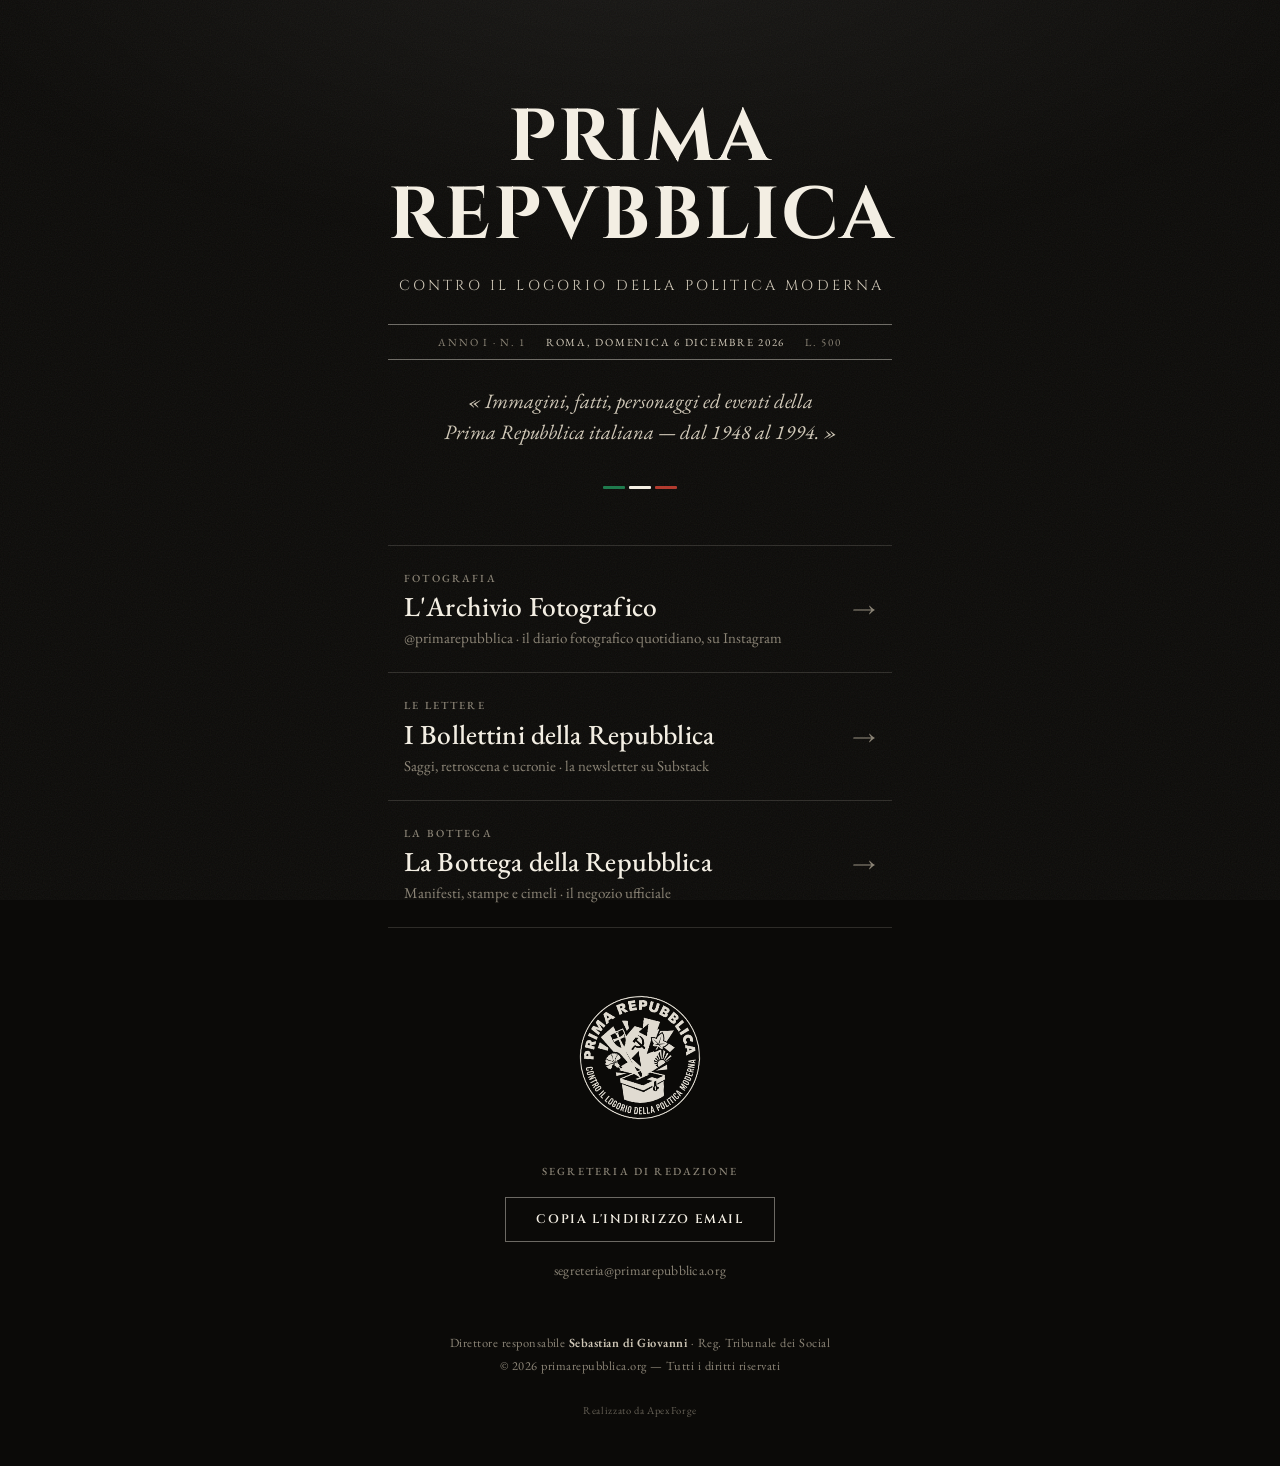
==== index.html @ 7cc19036 "Contact: copy-to-clipboard email button + discreet studio credit - Replace the mailto button with a " ====
<!DOCTYPE html>
<html lang="it">
<head>
    <meta charset="UTF-8">
    <meta name="viewport" content="width=device-width, initial-scale=1.0">
    <title>Prima Repubblica — L'Archivio Storico e Fotografico (1948–1994)</title>
    <meta name="description" content="Prima Repubblica — l'archivio storico e fotografico dell'Italia repubblicana, dal 1948 al 1994. Contro il logorio della politica moderna. I canali ufficiali: Instagram, Substack e la Bottega.">
    <meta name="theme-color" content="#0b0a08">

    <!-- Open Graph / social preview -->
    <meta property="og:type" content="website">
    <meta property="og:site_name" content="Prima Repubblica">
    <meta property="og:title" content="Prima Repubblica — L'Archivio Storico">
    <meta property="og:description" content="Contro il logorio della politica moderna. Immagini, fatti, personaggi ed eventi dell'Italia dal 1948 al 1994.">
    <meta property="og:url" content="https://www.primarepubblica.org/">
    <meta property="og:locale" content="it_IT">

    <!-- Inline SVG favicon (near-black tile, off-white star) -->
    <link rel="icon" href="data:image/svg+xml,%3Csvg xmlns='http://www.w3.org/2000/svg' viewBox='0 0 32 32'%3E%3Crect width='32' height='32' rx='5' fill='%230b0a08'/%3E%3Ctext x='16' y='23' font-family='Georgia,serif' font-size='19' fill='%23f3eee3' text-anchor='middle'%3E%E2%98%85%3C/text%3E%3C/svg%3E">

    <!-- Classical Roman capitals (Cinzel) for display, EB Garamond for text -->
    <link rel="preconnect" href="https://fonts.googleapis.com">
    <link rel="preconnect" href="https://fonts.gstatic.com" crossorigin>
    <link href="https://fonts.googleapis.com/css2?family=Cinzel:wght@400;500;600;700;800&family=EB+Garamond:ital,wght@0,400;0,500;1,400;1,500&display=swap" rel="stylesheet">

    <link rel="stylesheet" href="style.css">
</head>
<body>
    <a class="skip-link" href="#collegamenti">Vai ai collegamenti</a>

    <main class="page">

        <!-- Masthead -->
        <header class="masthead">
            <h1 class="wordmark">
                <span aria-hidden="true">Prima Repvbblica</span>
                <span class="sr-only">Prima Repubblica</span>
            </h1>

            <p class="payoff">Contro il logorio della politica moderna</p>

            <div class="masthead-rule">
                <span class="rule-item rule-side">Anno&nbsp;I · N.&nbsp;1</span>
                <span class="rule-item rule-date">Roma, <span id="current-date">Mercoledì 15 Luglio 2026</span></span>
                <span class="rule-item rule-side">L.&nbsp;500</span>
            </div>

            <p class="tagline">« Immagini, fatti, personaggi ed eventi della Prima Repubblica italiana — dal 1948 al 1994. »</p>

            <div class="tricolore" aria-hidden="true">
                <span class="tri-green"></span>
                <span class="tri-white"></span>
                <span class="tri-red"></span>
            </div>
        </header>

        <!-- The three official channels -->
        <nav class="links" id="collegamenti" aria-label="Collegamenti ufficiali">

            <a class="link" href="https://www.instagram.com/primarepubblica/" target="_blank" rel="noopener">
                <span class="link-text">
                    <span class="link-kicker">Fotografia</span>
                    <span class="link-title">L'Archivio Fotografico</span>
                    <span class="link-sub">@primarepubblica · il diario fotografico quotidiano, su Instagram</span>
                </span>
                <span class="link-arrow" aria-hidden="true">→</span>
            </a>

            <a class="link" href="https://substack.com/@primarepubblistack" target="_blank" rel="noopener">
                <span class="link-text">
                    <span class="link-kicker">Le Lettere</span>
                    <span class="link-title">I Bollettini della Repubblica</span>
                    <span class="link-sub">Saggi, retroscena e ucronie · la newsletter su Substack</span>
                </span>
                <span class="link-arrow" aria-hidden="true">→</span>
            </a>

            <a class="link" href="https://primarepubblicastore.bigcartel.com" target="_blank" rel="noopener">
                <span class="link-text">
                    <span class="link-kicker">La Bottega</span>
                    <span class="link-title">La Bottega della Repubblica</span>
                    <span class="link-sub">Manifesti, stampe e cimeli · il negozio ufficiale</span>
                </span>
                <span class="link-arrow" aria-hidden="true">→</span>
            </a>

        </nav>

        <!-- Colophon — stamped with the official seal -->
        <footer class="colophon">
            <img class="seal" src="seal.png" width="938" height="964" alt="Sigillo ufficiale della Prima Repubblica: l'urna elettorale e i simboli dei partiti storici" loading="lazy" decoding="async">

            <div class="contact">
                <span class="contact-kicker">Segreteria di Redazione</span>
                <button type="button" class="contact-btn" id="copy-email" data-email="segreteria@primarepubblica.org">
                    <span class="contact-btn-label" aria-live="polite">Copia l'indirizzo email</span>
                </button>
                <a class="contact-email" href="mailto:segreteria@primarepubblica.org">segreteria@primarepubblica.org</a>
            </div>

            <p>Direttore responsabile <strong>Sebastian di Giovanni</strong> · Reg. Tribunale dei Social</p>
            <p>© <span id="current-year">2026</span> primarepubblica.org — Tutti i diritti riservati</p>
            <p class="credit"><a href="https://ame-apexforge.netlify.app/" target="_blank" rel="noopener">Realizzato da <span class="credit-name">ApexForge</span></a></p>
        </footer>

    </main>

    <script src="app.js"></script>
</body>
</html>
---- style.css ----
/* =====================================================================
   Prima Repubblica — Landing Page
   Aesthetic: stark editorial monochrome. Warm off-white on near-black,
   classical Roman capitals (Cinzel), EB Garamond text, film-grain.
   "Contro il logorio della politica moderna."
   ===================================================================== */

:root {
    /* Ink & ground (inverted: light type on a near-black ground) */
    --bg:        #0b0a08;   /* warm near-black                    */
    --ink:       #f3eee3;   /* warm off-white — primary type      */
    --ink-soft:  #d0c8b8;   /* softened secondary type            */
    --muted:     #8c8577;   /* labels, captions, meta             */

    /* Emphasis (kept monochrome to match the B&W brand) */
    --accent:    #ffffff;   /* pure white — hover emphasis only    */

    /* The single note of colour: the flag */
    --tri-green: #1f7a4d;
    --tri-white: #f3eee3;
    --tri-red:   #b23b2f;

    /* Hairlines */
    --hair:         rgba(243, 238, 227, 0.15);
    --hair-strong:  rgba(243, 238, 227, 0.42);

    /* Type */
    --font-display: 'Cinzel', 'Trajan Pro', 'Times New Roman', serif;
    --font-serif:   'EB Garamond', Georgia, 'Times New Roman', serif;
}

/* ------------------------------------------------------------------ Reset */
*,
*::before,
*::after {
    box-sizing: border-box;
    margin: 0;
    padding: 0;
}

html {
    -webkit-text-size-adjust: 100%;
}

body {
    min-height: 100dvh;
    background-color: var(--bg);
    color: var(--ink);
    font-family: var(--font-serif);
    font-size: 18px;
    line-height: 1.5;
    -webkit-font-smoothing: antialiased;
    -moz-osx-font-smoothing: grayscale;
    text-rendering: optimizeLegibility;
}

::selection {
    background: var(--ink);
    color: var(--bg);
}

/* Accessibility helper — visible to screen readers only */
.sr-only {
    position: absolute;
    width: 1px;
    height: 1px;
    padding: 0;
    margin: -1px;
    overflow: hidden;
    clip: rect(0, 0, 0, 0);
    white-space: nowrap;
    border: 0;
}

/* Film grain + a soft crown of light for depth (self-contained overlays) */
body::before {
    content: "";
    position: fixed;
    inset: 0;
    z-index: 0;
    pointer-events: none;
    opacity: 0.06;
    mix-blend-mode: screen;
    background-image: url("data:image/svg+xml,%3Csvg xmlns='http://www.w3.org/2000/svg' width='140' height='140'%3E%3Cfilter id='n'%3E%3CfeTurbulence type='fractalNoise' baseFrequency='0.85' numOctaves='2' stitchTiles='stitch'/%3E%3C/filter%3E%3Crect width='100%25' height='100%25' filter='url(%23n)'/%3E%3C/svg%3E");
}

body::after {
    content: "";
    position: fixed;
    inset: 0;
    z-index: 0;
    pointer-events: none;
    background: radial-gradient(90% 55% at 50% -8%, rgba(255, 255, 255, 0.055), transparent 68%);
}

/* ------------------------------------------------------------------ Skip link */
.skip-link {
    position: absolute;
    left: -9999px;
    top: 0;
    z-index: 10;
}

.skip-link:focus {
    left: 1rem;
    top: 1rem;
    background: var(--ink);
    color: var(--bg);
    padding: 0.6rem 1rem;
    font-family: var(--font-serif);
    letter-spacing: 0.05em;
    border-radius: 2px;
}

/* ------------------------------------------------------------------ Page shell */
.page {
    position: relative;
    z-index: 1;
    width: 100%;
    max-width: 37rem;
    min-height: 100dvh;
    margin-inline: auto;
    padding: clamp(3.25rem, 11vh, 6.5rem) clamp(1.5rem, 6vw, 2.75rem) clamp(2rem, 5vh, 3rem);
    display: flex;
    flex-direction: column;
}

/* ------------------------------------------------------------------ Masthead */
.masthead {
    text-align: center;
}

.wordmark {
    font-family: var(--font-display);
    font-weight: 700;
    font-size: clamp(2.35rem, 10.5vw, 4.6rem);
    line-height: 1.06;
    letter-spacing: 0.03em;
    text-transform: uppercase;
    color: var(--ink);
}

.payoff {
    margin-top: 1.25rem;
    font-family: var(--font-display);
    font-weight: 400;
    font-size: clamp(0.7rem, 2.3vw, 0.9rem);
    letter-spacing: 0.22em;
    text-transform: uppercase;
    color: var(--ink-soft);
    padding-left: 0.22em; /* offset trailing letter-spacing */
}

.masthead-rule {
    display: flex;
    align-items: center;
    justify-content: center;
    gap: 1.25rem;
    margin-top: 1.7rem;
    padding: 0.55rem 0;
    border-top: 1px solid var(--hair-strong);
    border-bottom: 1px solid var(--hair-strong);
    font-family: var(--font-serif);
    text-transform: uppercase;
    letter-spacing: 0.16em;
    font-size: 0.68rem;
    color: var(--muted);
}

.rule-date {
    color: var(--ink-soft);
    white-space: nowrap;
}

.tagline {
    max-width: 30rem;
    margin: 1.65rem auto 0;
    font-style: italic;
    font-size: clamp(1.05rem, 3.3vw, 1.28rem);
    line-height: 1.5;
    color: var(--ink-soft);
    text-wrap: balance;
}

.tricolore {
    display: flex;
    justify-content: center;
    gap: 4px;
    margin-top: clamp(1.9rem, 5vw, 2.4rem);
}

.tricolore span {
    width: 22px;
    height: 3px;
    border-radius: 1px;
}

.tri-green { background: var(--tri-green); }
.tri-white { background: var(--tri-white); }
.tri-red   { background: var(--tri-red); }

/* ------------------------------------------------------------------ Links */
.links {
    margin-top: clamp(2.5rem, 7vw, 3.5rem);
    border-top: 1px solid var(--hair);
}

.link {
    position: relative;
    display: flex;
    align-items: center;
    justify-content: space-between;
    gap: 1.25rem;
    padding: 1.5rem clamp(0.5rem, 2.5vw, 1rem);
    border-bottom: 1px solid var(--hair);
    text-decoration: none;
    color: var(--ink);
    transition: background-color 0.25s ease, box-shadow 0.25s ease;
}

.link:hover,
.link:focus-visible {
    background-color: rgba(243, 238, 227, 0.05);
    box-shadow: inset 3px 0 0 var(--accent);
    outline: none;
}

.link:focus-visible {
    box-shadow: inset 3px 0 0 var(--accent), inset 0 0 0 2px rgba(243, 238, 227, 0.4);
}

.link-text {
    display: flex;
    flex-direction: column;
    gap: 0.32rem;
    min-width: 0;
}

.link-kicker {
    font-family: var(--font-serif);
    font-weight: 500;
    text-transform: uppercase;
    letter-spacing: 0.2em;
    font-size: 0.68rem;
    color: var(--muted);
}

.link-title {
    font-family: var(--font-serif);
    font-weight: 500;
    font-size: clamp(1.4rem, 5.5vw, 1.72rem);
    line-height: 1.15;
    letter-spacing: 0.005em;
    color: var(--ink);
    transition: color 0.2s ease;
}

.link:hover .link-title,
.link:focus-visible .link-title {
    color: var(--accent);
}

.link-sub {
    font-family: var(--font-serif);
    font-size: 0.94rem;
    line-height: 1.35;
    color: var(--muted);
}

.link-arrow {
    flex: none;
    font-family: var(--font-serif);
    font-size: 1.5rem;
    color: var(--muted);
    transition: transform 0.25s ease, color 0.2s ease;
}

.link:hover .link-arrow,
.link:focus-visible .link-arrow {
    transform: translateX(6px);
    color: var(--accent);
}

/* ------------------------------------------------------------------ Colophon + official seal */
.colophon {
    margin-top: auto;
    padding-top: clamp(2.75rem, 8vw, 4.25rem);
    text-align: center;
    font-family: var(--font-serif);
    font-size: 0.78rem;
    letter-spacing: 0.04em;
    line-height: 1.85;
    color: var(--muted);
}

/* The emblem, stamped like an official ink seal at the foot of the bulletin. */
.seal {
    display: block;
    width: clamp(88px, 23vw, 120px);
    height: auto;
    margin: 0 auto clamp(1.9rem, 5.5vw, 2.6rem);
    opacity: 0.92;
    transform: rotate(-4deg);
    transition: transform 0.55s cubic-bezier(0.2, 0.7, 0.2, 1), opacity 0.3s ease;
}

/* Get in touch — Segreteria di Redazione */
.contact {
    display: flex;
    flex-direction: column;
    align-items: center;
    gap: 1rem;
    margin: 0 auto clamp(2.25rem, 6vw, 3rem);
}

.contact-kicker {
    font-family: var(--font-serif);
    font-weight: 500;
    text-transform: uppercase;
    letter-spacing: 0.2em;
    font-size: 0.68rem;
    color: var(--muted);
}

.contact-btn {
    font-family: var(--font-display);
    font-weight: 600;
    text-transform: uppercase;
    letter-spacing: 0.13em;
    font-size: 0.78rem;
    color: var(--ink);
    background: transparent;
    text-decoration: none;
    padding: 0.8rem 1.9rem;
    border: 1px solid var(--hair-strong);
    cursor: pointer;
    appearance: none;
    -webkit-appearance: none;
    white-space: nowrap;
    transition: background-color 0.25s ease, color 0.25s ease, border-color 0.25s ease;
}

.contact-btn:hover,
.contact-btn:focus-visible,
.contact-btn.is-copied {
    background: var(--ink);
    color: var(--bg);
    border-color: var(--ink);
    outline: none;
}

.contact-email {
    font-family: var(--font-serif);
    font-size: 0.85rem;
    letter-spacing: 0.02em;
    color: var(--muted);
    text-decoration: none;
    transition: color 0.2s ease;
}

.contact-email:hover,
.contact-email:focus-visible {
    color: var(--ink);
    text-decoration: underline;
    text-underline-offset: 3px;
}

.colophon:hover .seal,
.seal:hover {
    transform: rotate(0deg);
    opacity: 1;
}

.colophon strong {
    color: var(--ink-soft);
    font-weight: 600;
}

/* Discreet maker's credit — muted at rest, a whisper of ApexForge green on hover */
.credit {
    margin-top: 1.5rem;
    font-size: 0.66rem;
    letter-spacing: 0.06em;
    opacity: 0.7;
}

.credit a {
    color: var(--muted);
    text-decoration: none;
    transition: color 0.2s ease;
}

.credit a:hover,
.credit a:focus-visible {
    color: var(--ink-soft);
    outline: none;
}

.credit a:hover .credit-name,
.credit a:focus-visible .credit-name {
    color: #00ffa3;
}

/* ------------------------------------------------------------------ Responsive */
@media (max-width: 480px) {
    .masthead-rule {
        gap: 0;
        justify-content: center;
    }
    .rule-side {
        display: none; /* keep only the dateline on small screens */
    }
    .link {
        padding-inline: 0.25rem;
        gap: 1rem;
    }
    .link-arrow {
        font-size: 1.3rem;
    }
    .contact-btn {
        padding: 0.75rem 1.4rem;
        font-size: 0.72rem;
        letter-spacing: 0.1em;
    }
}

/* ------------------------------------------------------------------ Motion */
@media (prefers-reduced-motion: reduce) {
    *,
    *::before,
    *::after {
        transition: none !important;
        animation: none !important;
    }
}
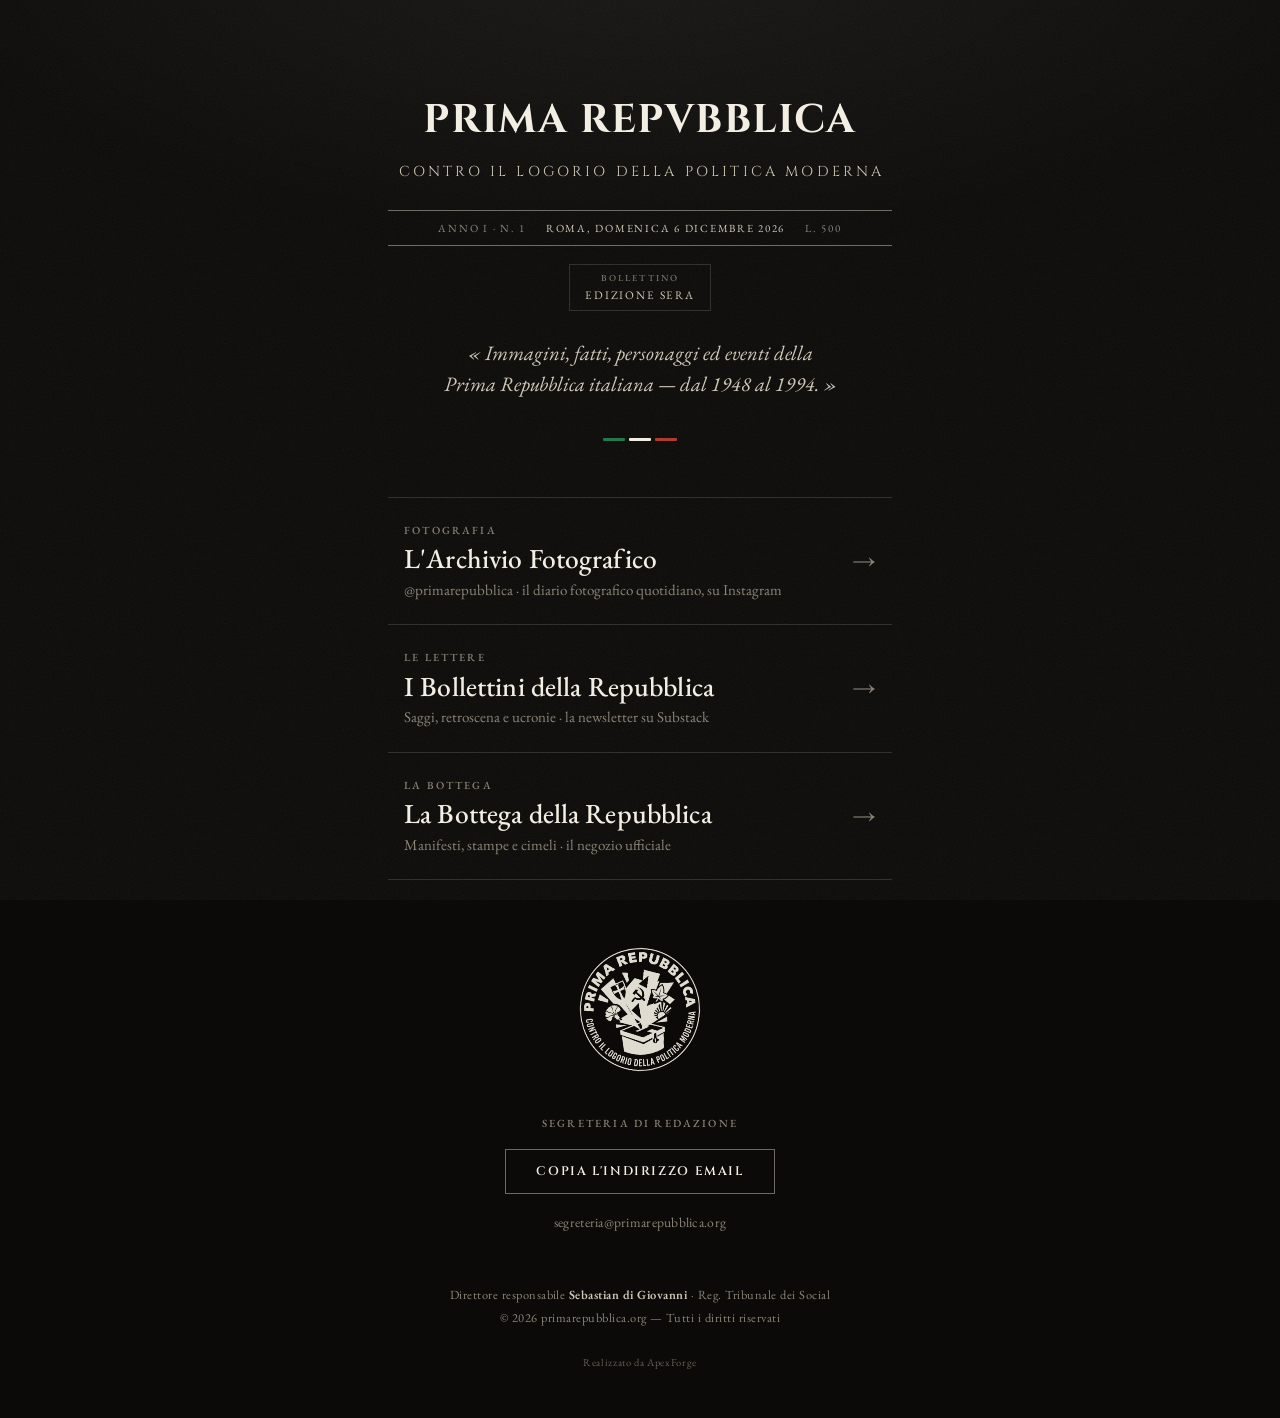
==== commit 57f57f3d: "Client polish: single-line wordmark + Edizione Mattina/Sera toggle Keep PRIMA REPVBBLICA on one line" ====
--- a/index.html
+++ b/index.html
@@ -1,11 +1,11 @@
 <!DOCTYPE html>
-<html lang="it">
+<html lang="it" data-edition="sera">
 <head>
     <meta charset="UTF-8">
     <meta name="viewport" content="width=device-width, initial-scale=1.0">
     <title>Prima Repubblica — L'Archivio Storico e Fotografico (1948–1994)</title>
     <meta name="description" content="Prima Repubblica — l'archivio storico e fotografico dell'Italia repubblicana, dal 1948 al 1994. Contro il logorio della politica moderna. I canali ufficiali: Instagram, Substack e la Bottega.">
-    <meta name="theme-color" content="#0b0a08">
+    <meta name="theme-color" content="#0b0a08" id="theme-color">
 
     <!-- Open Graph / social preview -->
     <meta property="og:type" content="website">
@@ -23,6 +23,18 @@
     <link rel="preconnect" href="https://fonts.gstatic.com" crossorigin>
     <link href="https://fonts.googleapis.com/css2?family=Cinzel:wght@400;500;600;700;800&family=EB+Garamond:ital,wght@0,400;0,500;1,400;1,500&display=swap" rel="stylesheet">
 
+    <!-- Apply saved edition before first paint (avoids a flash of the wrong palette) -->
+    <script>
+        (function () {
+            try {
+                var e = localStorage.getItem('pr-edizione');
+                if (e !== 'mattina' && e !== 'sera') e = 'sera';
+                document.documentElement.setAttribute('data-edition', e);
+                var m = document.querySelector('meta[name="theme-color"]');
+                if (m) m.setAttribute('content', e === 'mattina' ? '#f0ebe0' : '#0b0a08');
+            } catch (err) { /* private mode / blocked storage */ }
+        })();
+    </script>
     <link rel="stylesheet" href="style.css">
 </head>
 <body>
@@ -44,6 +56,13 @@
                 <span class="rule-item rule-date">Roma, <span id="current-date">Mercoledì 15 Luglio 2026</span></span>
                 <span class="rule-item rule-side">L.&nbsp;500</span>
             </div>
+
+            <button type="button" class="edition-toggle" id="edition-toggle"
+                aria-pressed="true"
+                aria-label="Passa all'edizione del mattino">
+                <span class="edition-kicker">Bollettino</span>
+                <span class="edition-name" id="edition-name">Edizione Sera</span>
+            </button>
 
             <p class="tagline">« Immagini, fatti, personaggi ed eventi della Prima Repubblica italiana — dal 1948 al 1994. »</p>
 
--- a/style.css
+++ b/style.css
@@ -1,32 +1,67 @@
 /* =====================================================================
    Prima Repubblica — Landing Page
-   Aesthetic: stark editorial monochrome. Warm off-white on near-black,
-   classical Roman capitals (Cinzel), EB Garamond text, film-grain.
+   Aesthetic: stark editorial monochrome. Edizione Sera (off-white on near-black)
+   and Edizione Mattina (ink on newsprint). Cinzel + EB Garamond, film-grain.
    "Contro il logorio della politica moderna."
    ===================================================================== */
 
-:root {
-    /* Ink & ground (inverted: light type on a near-black ground) */
-    --bg:        #0b0a08;   /* warm near-black                    */
-    --ink:       #f3eee3;   /* warm off-white — primary type      */
-    --ink-soft:  #d0c8b8;   /* softened secondary type            */
-    --muted:     #8c8577;   /* labels, captions, meta             */
-
-    /* Emphasis (kept monochrome to match the B&W brand) */
-    --accent:    #ffffff;   /* pure white — hover emphasis only    */
-
-    /* The single note of colour: the flag */
+/* Edition tokens — Sera (default): warm off-white on near-black.
+   Mattina: newsprint ground, ink type. Toggle via [data-edition]. */
+:root,
+html[data-edition="sera"] {
+    --bg:        #0b0a08;
+    --ink:       #f3eee3;
+    --ink-soft:  #d0c8b8;
+    --muted:     #8c8577;
+    --accent:    #ffffff;
+
     --tri-green: #1f7a4d;
     --tri-white: #f3eee3;
     --tri-red:   #b23b2f;
-
-    /* Hairlines */
+    --tri-white-edge: transparent;
+
     --hair:         rgba(243, 238, 227, 0.15);
     --hair-strong:  rgba(243, 238, 227, 0.42);
-
-    /* Type */
+    --hover-wash:   rgba(243, 238, 227, 0.05);
+    --focus-ring:   rgba(243, 238, 227, 0.4);
+
+    --grain-opacity: 0.06;
+    --grain-blend:   screen;
+    --crown: radial-gradient(90% 55% at 50% -8%, rgba(255, 255, 255, 0.055), transparent 68%);
+
+    --seal-filter: none;
+    --theme-color: #0b0a08;
+
     --font-display: 'Cinzel', 'Trajan Pro', 'Times New Roman', serif;
     --font-serif:   'EB Garamond', Georgia, 'Times New Roman', serif;
+}
+
+/* Edizione Mattina — black ink on warm newsprint */
+html[data-edition="mattina"] {
+    --bg:        #f0ebe0;
+    --ink:       #0b0a08;
+    --ink-soft:  #2c2820;
+    --muted:     #6e675a;
+    --accent:    #000000;
+
+    --tri-green: #1f7a4d;
+    --tri-white: #faf7f0;
+    --tri-red:   #b23b2f;
+    --tri-white-edge: rgba(11, 10, 8, 0.18);
+
+    --hair:         rgba(11, 10, 8, 0.12);
+    --hair-strong:  rgba(11, 10, 8, 0.32);
+    --hover-wash:   rgba(11, 10, 8, 0.04);
+    --focus-ring:   rgba(11, 10, 8, 0.28);
+
+    --grain-opacity: 0.045;
+    --grain-blend:   multiply;
+    --crown: radial-gradient(90% 55% at 50% -8%, rgba(255, 248, 230, 0.65), transparent 68%);
+
+    /* Seal art is light ink for Sera; invert to a dark stamp on paper */
+    --seal-filter: invert(1);
+
+    --theme-color: #f0ebe0;
 }
 
 /* ------------------------------------------------------------------ Reset */
@@ -52,6 +87,7 @@
     -webkit-font-smoothing: antialiased;
     -moz-osx-font-smoothing: grayscale;
     text-rendering: optimizeLegibility;
+    transition: background-color 0.45s ease, color 0.35s ease;
 }
 
 ::selection {
@@ -79,9 +115,10 @@
     inset: 0;
     z-index: 0;
     pointer-events: none;
-    opacity: 0.06;
-    mix-blend-mode: screen;
+    opacity: var(--grain-opacity);
+    mix-blend-mode: var(--grain-blend);
     background-image: url("data:image/svg+xml,%3Csvg xmlns='http://www.w3.org/2000/svg' width='140' height='140'%3E%3Cfilter id='n'%3E%3CfeTurbulence type='fractalNoise' baseFrequency='0.85' numOctaves='2' stitchTiles='stitch'/%3E%3C/filter%3E%3Crect width='100%25' height='100%25' filter='url(%23n)'/%3E%3C/svg%3E");
+    transition: opacity 0.45s ease;
 }
 
 body::after {
@@ -90,7 +127,8 @@
     inset: 0;
     z-index: 0;
     pointer-events: none;
-    background: radial-gradient(90% 55% at 50% -8%, rgba(255, 255, 255, 0.055), transparent 68%);
+    background: var(--crown);
+    transition: opacity 0.45s ease;
 }
 
 /* ------------------------------------------------------------------ Skip link */
@@ -123,6 +161,8 @@
     padding: clamp(3.25rem, 11vh, 6.5rem) clamp(1.5rem, 6vw, 2.75rem) clamp(2rem, 5vh, 3rem);
     display: flex;
     flex-direction: column;
+    container-type: inline-size;
+    container-name: page;
 }
 
 /* ------------------------------------------------------------------ Masthead */
@@ -133,11 +173,20 @@
 .wordmark {
     font-family: var(--font-display);
     font-weight: 700;
-    font-size: clamp(2.35rem, 10.5vw, 4.6rem);
-    line-height: 1.06;
-    letter-spacing: 0.03em;
-    text-transform: uppercase;
-    color: var(--ink);
+    /* Single-line brand lockup (client request): scale to column, never wrap */
+    font-size: clamp(1.1rem, 8.1cqi, 2.5rem);
+    line-height: 1.05;
+    letter-spacing: 0.035em;
+    text-transform: uppercase;
+    white-space: nowrap;
+    color: var(--ink);
+}
+
+/* Fallback when container query units are unavailable */
+@supports not (font-size: 1cqi) {
+    .wordmark {
+        font-size: clamp(1.1rem, 5.2vw + 0.25rem, 2.5rem);
+    }
 }
 
 .payoff {
@@ -196,8 +245,89 @@
 }
 
 .tri-green { background: var(--tri-green); }
-.tri-white { background: var(--tri-white); }
+.tri-white {
+    background: var(--tri-white);
+    box-shadow: inset 0 0 0 1px var(--tri-white-edge);
+}
 .tri-red   { background: var(--tri-red); }
+
+
+/* ------------------------------------------------------------------ Edition toggle (Mattina / Sera) */
+.edition-toggle {
+    display: inline-flex;
+    flex-direction: column;
+    align-items: center;
+    gap: 0.2rem;
+    margin: 1.15rem auto 0;
+    padding: 0.45rem 0.95rem 0.5rem;
+    font-family: var(--font-serif);
+    color: var(--muted);
+    background: transparent;
+    border: 1px solid var(--hair);
+    cursor: pointer;
+    appearance: none;
+    -webkit-appearance: none;
+    transition:
+        color 0.25s ease,
+        border-color 0.25s ease,
+        background-color 0.25s ease;
+}
+
+.edition-toggle:hover,
+.edition-toggle:focus-visible {
+    color: var(--ink-soft);
+    border-color: var(--hair-strong);
+    background-color: var(--hover-wash);
+    outline: none;
+}
+
+.edition-toggle:focus-visible {
+    box-shadow: 0 0 0 2px var(--focus-ring);
+}
+
+.edition-kicker {
+    font-size: 0.58rem;
+    font-weight: 500;
+    letter-spacing: 0.22em;
+    text-transform: uppercase;
+    opacity: 0.85;
+}
+
+.edition-name {
+    font-size: 0.72rem;
+    letter-spacing: 0.16em;
+    text-transform: uppercase;
+    color: var(--ink-soft);
+}
+
+.edition-toggle:hover .edition-name,
+.edition-toggle:focus-visible .edition-name {
+    color: var(--ink);
+}
+
+/* Soften colour transitions for ink-bound elements */
+.wordmark,
+.payoff,
+.masthead-rule,
+.tagline,
+.link,
+.link-title,
+.link-kicker,
+.link-sub,
+.link-arrow,
+.colophon,
+.contact-kicker,
+.contact-btn,
+.contact-email,
+.credit a {
+    transition:
+        color 0.35s ease,
+        background-color 0.35s ease,
+        border-color 0.35s ease,
+        box-shadow 0.25s ease,
+        transform 0.25s ease,
+        opacity 0.3s ease;
+}
 
 /* ------------------------------------------------------------------ Links */
 .links {
@@ -220,13 +350,13 @@
 
 .link:hover,
 .link:focus-visible {
-    background-color: rgba(243, 238, 227, 0.05);
+    background-color: var(--hover-wash);
     box-shadow: inset 3px 0 0 var(--accent);
     outline: none;
 }
 
 .link:focus-visible {
-    box-shadow: inset 3px 0 0 var(--accent), inset 0 0 0 2px rgba(243, 238, 227, 0.4);
+    box-shadow: inset 3px 0 0 var(--accent), inset 0 0 0 2px var(--focus-ring);
 }
 
 .link-text {
@@ -301,7 +431,11 @@
     margin: 0 auto clamp(1.9rem, 5.5vw, 2.6rem);
     opacity: 0.92;
     transform: rotate(-4deg);
-    transition: transform 0.55s cubic-bezier(0.2, 0.7, 0.2, 1), opacity 0.3s ease;
+    filter: var(--seal-filter);
+    transition:
+        transform 0.55s cubic-bezier(0.2, 0.7, 0.2, 1),
+        opacity 0.3s ease,
+        filter 0.45s ease;
 }
 
 /* Get in touch — Segreteria di Redazione */
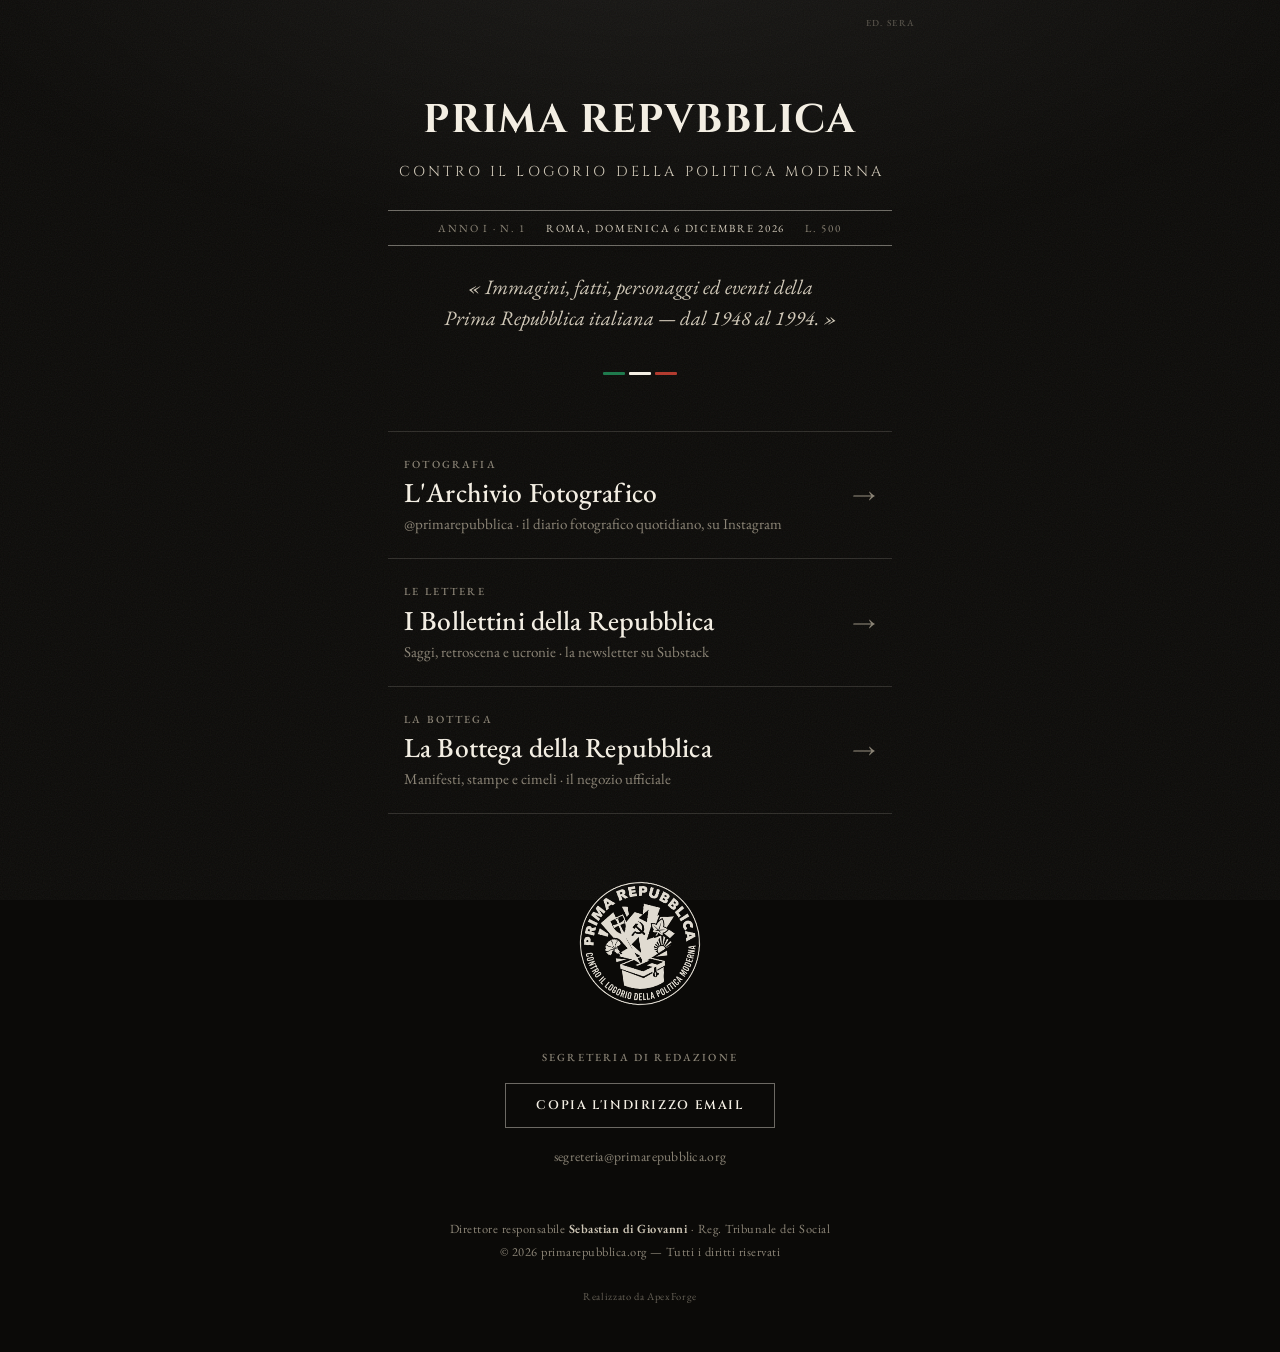
==== commit ec9c083f: "UI: tuck edition toggle into a tiny corner label Move Mattina/Sera off the masthead center into a qu" ====
--- a/index.html
+++ b/index.html
@@ -42,6 +42,13 @@
 
     <main class="page">
 
+        <button type="button" class="edition-toggle" id="edition-toggle"
+            aria-pressed="true"
+            aria-label="Passa all'edizione del mattino"
+            title="Cambia edizione">
+            <span class="edition-name" id="edition-name">Ed.&nbsp;Sera</span>
+        </button>
+
         <!-- Masthead -->
         <header class="masthead">
             <h1 class="wordmark">
@@ -57,12 +64,6 @@
                 <span class="rule-item rule-side">L.&nbsp;500</span>
             </div>
 
-            <button type="button" class="edition-toggle" id="edition-toggle"
-                aria-pressed="true"
-                aria-label="Passa all'edizione del mattino">
-                <span class="edition-kicker">Bollettino</span>
-                <span class="edition-name" id="edition-name">Edizione Sera</span>
-            </button>
 
             <p class="tagline">« Immagini, fatti, personaggi ed eventi della Prima Repubblica italiana — dal 1948 al 1994. »</p>
 
--- a/style.css
+++ b/style.css
@@ -252,57 +252,50 @@
 .tri-red   { background: var(--tri-red); }
 
 
-/* ------------------------------------------------------------------ Edition toggle (Mattina / Sera) */
+/* ------------------------------------------------------------------ Edition toggle (Mattina / Sera)
+   Tiny corner meta-label — newspaper masthead style, never competes with the wordmark. */
 .edition-toggle {
-    display: inline-flex;
-    flex-direction: column;
-    align-items: center;
-    gap: 0.2rem;
-    margin: 1.15rem auto 0;
-    padding: 0.45rem 0.95rem 0.5rem;
-    font-family: var(--font-serif);
+    position: absolute;
+    top: 0.85rem;
+    right: clamp(0.65rem, 3vw, 1.1rem);
+    z-index: 2;
+    margin: 0;
+    padding: 0.35rem 0.2rem;
+    font-family: var(--font-serif);
+    font-size: 0.58rem;
+    font-weight: 500;
+    letter-spacing: 0.14em;
+    text-transform: uppercase;
+    line-height: 1;
     color: var(--muted);
     background: transparent;
-    border: 1px solid var(--hair);
+    border: none;
+    border-bottom: 1px solid transparent;
     cursor: pointer;
     appearance: none;
     -webkit-appearance: none;
+    opacity: 0.55;
     transition:
         color 0.25s ease,
-        border-color 0.25s ease,
-        background-color 0.25s ease;
+        opacity 0.25s ease,
+        border-color 0.25s ease;
 }
 
 .edition-toggle:hover,
 .edition-toggle:focus-visible {
     color: var(--ink-soft);
-    border-color: var(--hair-strong);
-    background-color: var(--hover-wash);
+    opacity: 0.95;
+    border-bottom-color: var(--hair-strong);
     outline: none;
 }
 
 .edition-toggle:focus-visible {
     box-shadow: 0 0 0 2px var(--focus-ring);
-}
-
-.edition-kicker {
-    font-size: 0.58rem;
-    font-weight: 500;
-    letter-spacing: 0.22em;
-    text-transform: uppercase;
-    opacity: 0.85;
+    border-radius: 1px;
 }
 
 .edition-name {
-    font-size: 0.72rem;
-    letter-spacing: 0.16em;
-    text-transform: uppercase;
-    color: var(--ink-soft);
-}
-
-.edition-toggle:hover .edition-name,
-.edition-toggle:focus-visible .edition-name {
-    color: var(--ink);
+    color: inherit;
 }
 
 /* Soften colour transitions for ink-bound elements */
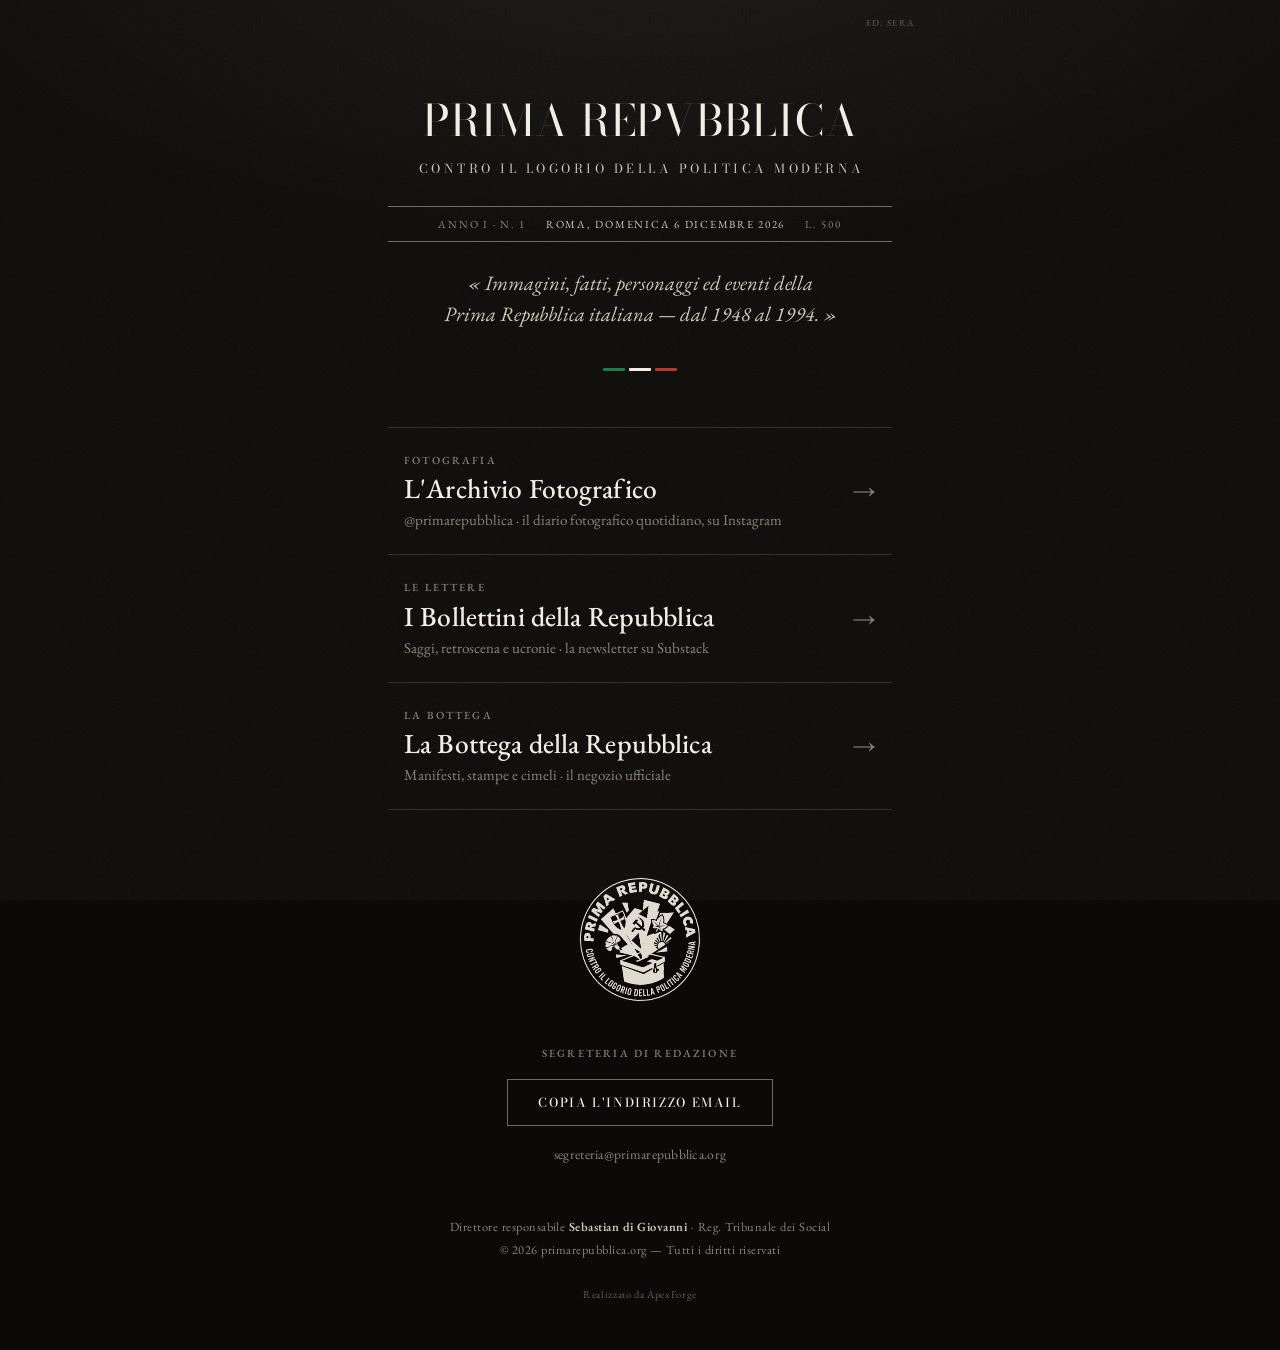
==== commit 4a144057: "Typography: match client masthead with Bodoni Moda Replace Cinzel (stone Roman) with high-contrast D" ====
--- a/index.html
+++ b/index.html
@@ -18,10 +18,10 @@
     <!-- Inline SVG favicon (near-black tile, off-white star) -->
     <link rel="icon" href="data:image/svg+xml,%3Csvg xmlns='http://www.w3.org/2000/svg' viewBox='0 0 32 32'%3E%3Crect width='32' height='32' rx='5' fill='%230b0a08'/%3E%3Ctext x='16' y='23' font-family='Georgia,serif' font-size='19' fill='%23f3eee3' text-anchor='middle'%3E%E2%98%85%3C/text%3E%3C/svg%3E">
 
-    <!-- Classical Roman capitals (Cinzel) for display, EB Garamond for text -->
+    <!-- High-contrast Didone (Bodoni Moda) for the masthead — matches client sample; EB Garamond for text -->
     <link rel="preconnect" href="https://fonts.googleapis.com">
     <link rel="preconnect" href="https://fonts.gstatic.com" crossorigin>
-    <link href="https://fonts.googleapis.com/css2?family=Cinzel:wght@400;500;600;700;800&family=EB+Garamond:ital,wght@0,400;0,500;1,400;1,500&display=swap" rel="stylesheet">
+    <link href="https://fonts.googleapis.com/css2?family=Bodoni+Moda:opsz,wght@6..96,400;6..96,500;6..96,600;6..96,700&family=EB+Garamond:ital,wght@0,400;0,500;1,400;1,500&display=swap" rel="stylesheet">
 
     <!-- Apply saved edition before first paint (avoids a flash of the wrong palette) -->
     <script>
--- a/style.css
+++ b/style.css
@@ -1,7 +1,7 @@
 /* =====================================================================
    Prima Repubblica — Landing Page
    Aesthetic: stark editorial monochrome. Edizione Sera (off-white on near-black)
-   and Edizione Mattina (ink on newsprint). Cinzel + EB Garamond, film-grain.
+   and Edizione Mattina (ink on newsprint). Bodoni Moda masthead + EB Garamond, film-grain.
    "Contro il logorio della politica moderna."
    ===================================================================== */
 
@@ -32,7 +32,7 @@
     --seal-filter: none;
     --theme-color: #0b0a08;
 
-    --font-display: 'Cinzel', 'Trajan Pro', 'Times New Roman', serif;
+    --font-display: 'Bodoni Moda', 'Didot', 'Bodoni MT', 'Times New Roman', serif;
     --font-serif:   'EB Garamond', Georgia, 'Times New Roman', serif;
 }
 
@@ -172,11 +172,15 @@
 
 .wordmark {
     font-family: var(--font-display);
-    font-weight: 700;
-    /* Single-line brand lockup (client request): scale to column, never wrap */
-    font-size: clamp(1.1rem, 8.1cqi, 2.5rem);
-    line-height: 1.05;
-    letter-spacing: 0.035em;
+    /* Client sample: high-contrast Didone masthead (Bodoni/Didot family) */
+    font-weight: 400;
+    font-optical-sizing: auto;
+    /* Max optical size = thinnest hairlines + thickest stems, like the sample */
+    font-variation-settings: "opsz" 96;
+    /* Single-line brand lockup: scale to column, never wrap */
+    font-size: clamp(1.25rem, 8.6cqi, 2.85rem);
+    line-height: 0.98;
+    letter-spacing: 0.02em;
     text-transform: uppercase;
     white-space: nowrap;
     color: var(--ink);
@@ -190,14 +194,15 @@
 }
 
 .payoff {
-    margin-top: 1.25rem;
+    margin-top: 1.15rem;
     font-family: var(--font-display);
     font-weight: 400;
-    font-size: clamp(0.7rem, 2.3vw, 0.9rem);
-    letter-spacing: 0.22em;
+    font-optical-sizing: auto;
+    font-size: clamp(0.62rem, 2.0vw, 0.78rem);
+    letter-spacing: 0.28em;
     text-transform: uppercase;
     color: var(--ink-soft);
-    padding-left: 0.22em; /* offset trailing letter-spacing */
+    padding-left: 0.28em; /* offset trailing letter-spacing */
 }
 
 .masthead-rule {
@@ -451,7 +456,7 @@
 
 .contact-btn {
     font-family: var(--font-display);
-    font-weight: 600;
+    font-weight: 500;
     text-transform: uppercase;
     letter-spacing: 0.13em;
     font-size: 0.78rem;
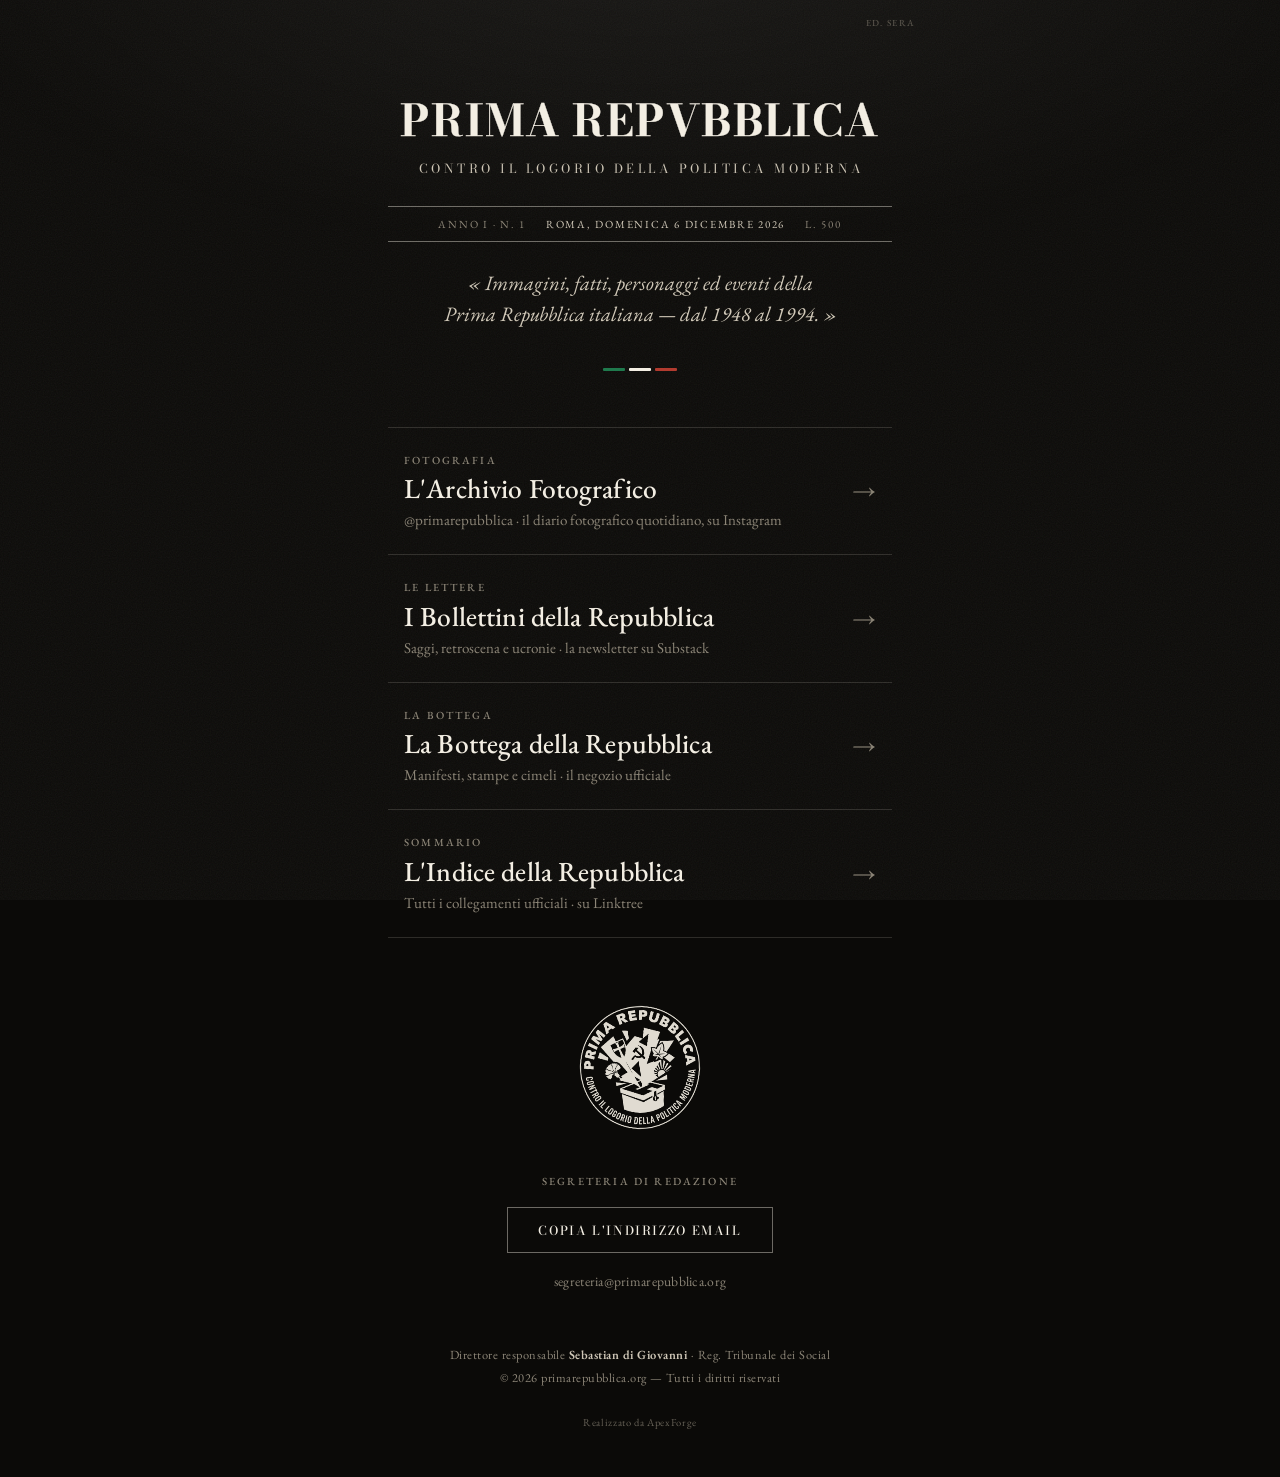
==== commit 92da6eb0: "Content: add fourth panel for Linktree under La Bottega On-theme 'Sommario / L'Indice della Repubbli" ====
--- a/index.html
+++ b/index.html
@@ -4,7 +4,7 @@
     <meta charset="UTF-8">
     <meta name="viewport" content="width=device-width, initial-scale=1.0">
     <title>Prima Repubblica — L'Archivio Storico e Fotografico (1948–1994)</title>
-    <meta name="description" content="Prima Repubblica — l'archivio storico e fotografico dell'Italia repubblicana, dal 1948 al 1994. Contro il logorio della politica moderna. I canali ufficiali: Instagram, Substack e la Bottega.">
+    <meta name="description" content="Prima Repubblica — l'archivio storico e fotografico dell'Italia repubblicana, dal 1948 al 1994. Contro il logorio della politica moderna. I canali ufficiali: Instagram, Substack, la Bottega e l'Indice.">
     <meta name="theme-color" content="#0b0a08" id="theme-color">
 
     <!-- Open Graph / social preview -->
@@ -74,7 +74,7 @@
             </div>
         </header>
 
-        <!-- The three official channels -->
+        <!-- Official channels -->
         <nav class="links" id="collegamenti" aria-label="Collegamenti ufficiali">
 
             <a class="link" href="https://www.instagram.com/primarepubblica/" target="_blank" rel="noopener">
@@ -104,6 +104,15 @@
                 <span class="link-arrow" aria-hidden="true">→</span>
             </a>
 
+            <a class="link" href="https://linktr.ee/primarepubblica" target="_blank" rel="noopener">
+                <span class="link-text">
+                    <span class="link-kicker">Sommario</span>
+                    <span class="link-title">L'Indice della Repubblica</span>
+                    <span class="link-sub">Tutti i collegamenti ufficiali · su Linktree</span>
+                </span>
+                <span class="link-arrow" aria-hidden="true">→</span>
+            </a>
+
         </nav>
 
         <!-- Colophon — stamped with the official seal -->
--- a/style.css
+++ b/style.css
@@ -172,11 +172,11 @@
 
 .wordmark {
     font-family: var(--font-display);
-    /* Client sample: high-contrast Didone masthead (Bodoni/Didot family) */
-    font-weight: 400;
+    /* Didone masthead — heavier weight + lower opsz so hairlines (A/V/M) stay visible on screen */
+    font-weight: 700;
     font-optical-sizing: auto;
-    /* Max optical size = thinnest hairlines + thickest stems, like the sample */
-    font-variation-settings: "opsz" 96;
+    /* Smaller optical size = sturdier thins (opsz 96 was dissolving diagonals on mobile) */
+    font-variation-settings: "opsz" 14;
     /* Single-line brand lockup: scale to column, never wrap */
     font-size: clamp(1.25rem, 8.6cqi, 2.85rem);
     line-height: 0.98;
@@ -184,6 +184,9 @@
     text-transform: uppercase;
     white-space: nowrap;
     color: var(--ink);
+    /* Tiny stroke reinforces hairlines without looking outlined */
+    -webkit-text-stroke: 0.35px currentColor;
+    paint-order: stroke fill;
 }
 
 /* Fallback when container query units are unavailable */
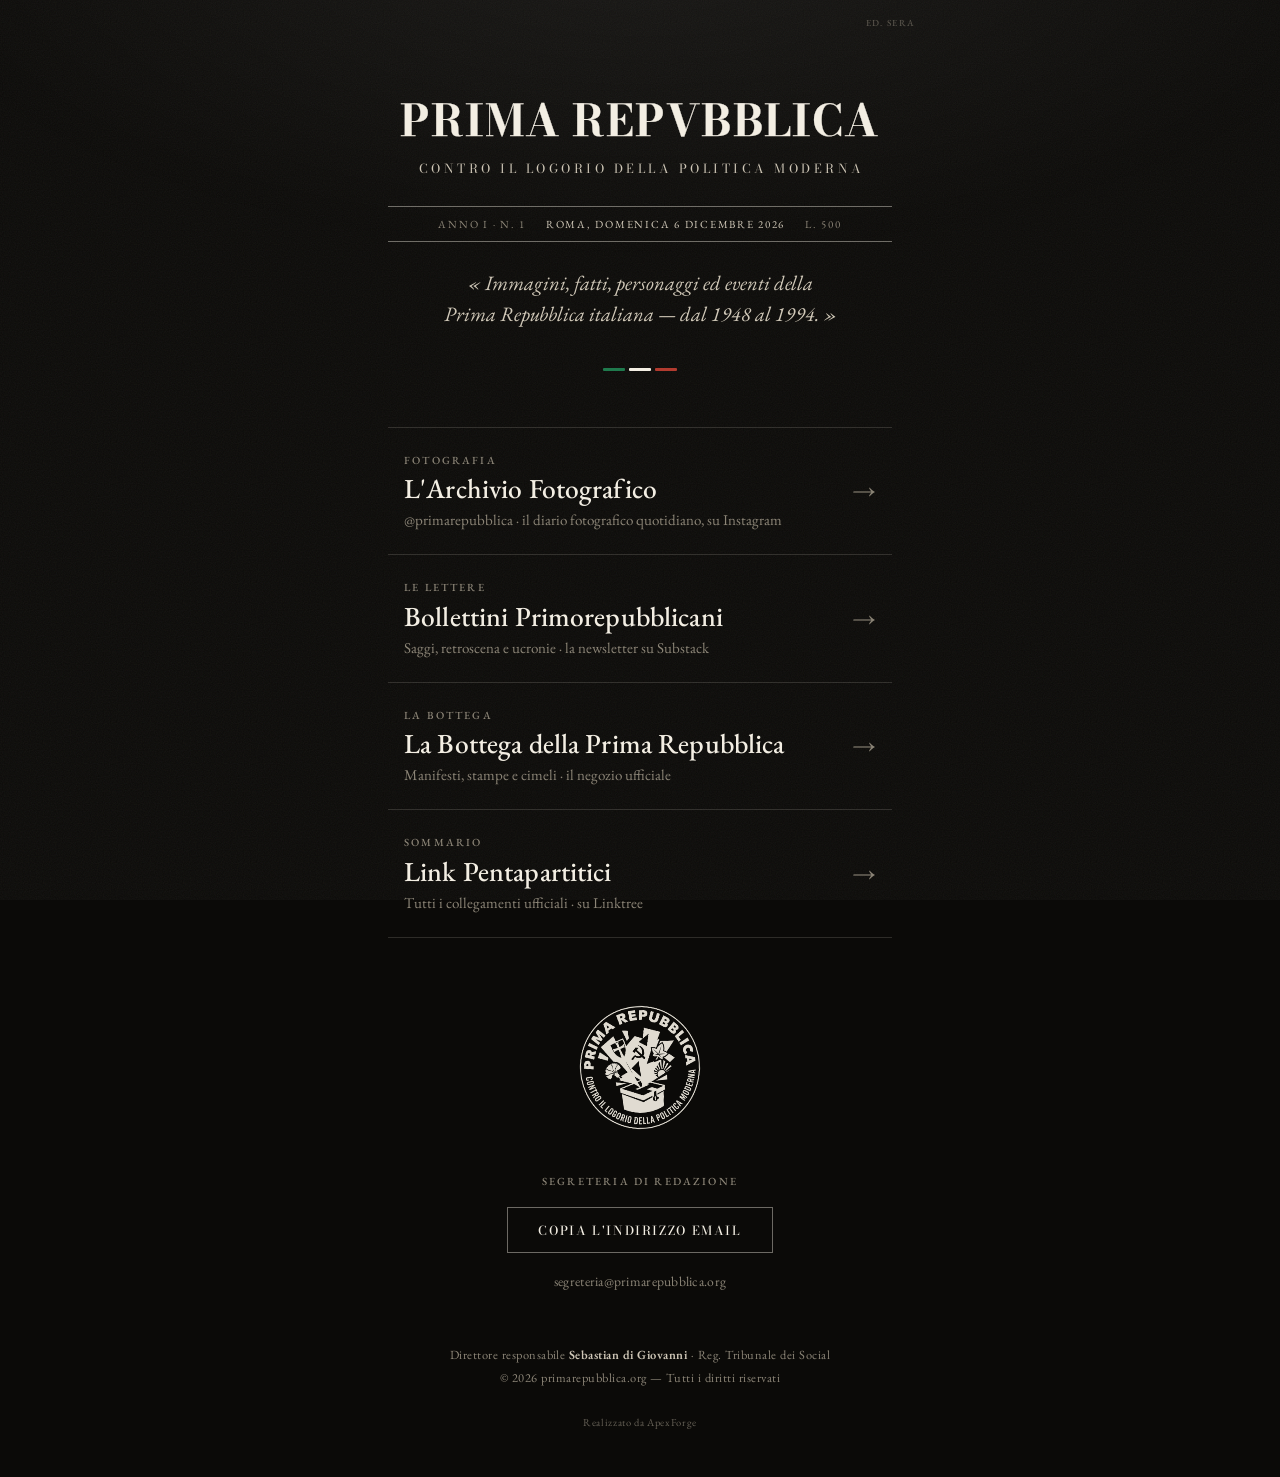
==== commit da859a94: "Content: rename link titles to match client wording" ====
--- a/index.html
+++ b/index.html
@@ -5,18 +5,35 @@
     <meta name="viewport" content="width=device-width, initial-scale=1.0">
     <title>Prima Repubblica — L'Archivio Storico e Fotografico (1948–1994)</title>
     <meta name="description" content="Prima Repubblica — l'archivio storico e fotografico dell'Italia repubblicana, dal 1948 al 1994. Contro il logorio della politica moderna. I canali ufficiali: Instagram, Substack, la Bottega e l'Indice.">
+    <meta name="author" content="Prima Repubblica">
     <meta name="theme-color" content="#0b0a08" id="theme-color">
+    <meta name="color-scheme" content="dark light">
+    <link rel="canonical" href="https://www.primarepubblica.org/">
 
-    <!-- Open Graph / social preview -->
+    <!-- Open Graph (Facebook, WhatsApp, Telegram, LinkedIn, iMessage, …) -->
     <meta property="og:type" content="website">
     <meta property="og:site_name" content="Prima Repubblica">
+    <meta property="og:locale" content="it_IT">
+    <meta property="og:url" content="https://www.primarepubblica.org/">
     <meta property="og:title" content="Prima Repubblica — L'Archivio Storico">
     <meta property="og:description" content="Contro il logorio della politica moderna. Immagini, fatti, personaggi ed eventi dell'Italia dal 1948 al 1994.">
-    <meta property="og:url" content="https://www.primarepubblica.org/">
-    <meta property="og:locale" content="it_IT">
+    <meta property="og:image" content="https://www.primarepubblica.org/og-image.jpg">
+    <meta property="og:image:secure_url" content="https://www.primarepubblica.org/og-image.jpg">
+    <meta property="og:image:type" content="image/jpeg">
+    <meta property="og:image:width" content="1200">
+    <meta property="og:image:height" content="630">
+    <meta property="og:image:alt" content="PRIMA REPVBBLICA — Contro il logorio della politica moderna">
 
-    <!-- Inline SVG favicon (near-black tile, off-white star) -->
+    <!-- Twitter / X card -->
+    <meta name="twitter:card" content="summary_large_image">
+    <meta name="twitter:title" content="Prima Repubblica — L'Archivio Storico">
+    <meta name="twitter:description" content="Contro il logorio della politica moderna. Immagini, fatti, personaggi ed eventi dell'Italia dal 1948 al 1994.">
+    <meta name="twitter:image" content="https://www.primarepubblica.org/og-image.jpg">
+    <meta name="twitter:image:alt" content="PRIMA REPVBBLICA — Contro il logorio della politica moderna">
+
+    <!-- Favicon + home-screen icon -->
     <link rel="icon" href="data:image/svg+xml,%3Csvg xmlns='http://www.w3.org/2000/svg' viewBox='0 0 32 32'%3E%3Crect width='32' height='32' rx='5' fill='%230b0a08'/%3E%3Ctext x='16' y='23' font-family='Georgia,serif' font-size='19' fill='%23f3eee3' text-anchor='middle'%3E%E2%98%85%3C/text%3E%3C/svg%3E">
+    <link rel="apple-touch-icon" href="/apple-touch-icon.png" sizes="180x180">
 
     <!-- High-contrast Didone (Bodoni Moda) for the masthead — matches client sample; EB Garamond for text -->
     <link rel="preconnect" href="https://fonts.googleapis.com">
@@ -89,7 +106,7 @@
             <a class="link" href="https://substack.com/@primarepubblistack" target="_blank" rel="noopener">
                 <span class="link-text">
                     <span class="link-kicker">Le Lettere</span>
-                    <span class="link-title">I Bollettini della Repubblica</span>
+                    <span class="link-title">Bollettini Primorepubblicani</span>
                     <span class="link-sub">Saggi, retroscena e ucronie · la newsletter su Substack</span>
                 </span>
                 <span class="link-arrow" aria-hidden="true">→</span>
@@ -98,7 +115,7 @@
             <a class="link" href="https://primarepubblicastore.bigcartel.com" target="_blank" rel="noopener">
                 <span class="link-text">
                     <span class="link-kicker">La Bottega</span>
-                    <span class="link-title">La Bottega della Repubblica</span>
+                    <span class="link-title">La Bottega della Prima Repubblica</span>
                     <span class="link-sub">Manifesti, stampe e cimeli · il negozio ufficiale</span>
                 </span>
                 <span class="link-arrow" aria-hidden="true">→</span>
@@ -107,7 +124,7 @@
             <a class="link" href="https://linktr.ee/primarepubblica" target="_blank" rel="noopener">
                 <span class="link-text">
                     <span class="link-kicker">Sommario</span>
-                    <span class="link-title">L'Indice della Repubblica</span>
+                    <span class="link-title">Link Pentapartitici</span>
                     <span class="link-sub">Tutti i collegamenti ufficiali · su Linktree</span>
                 </span>
                 <span class="link-arrow" aria-hidden="true">→</span>
